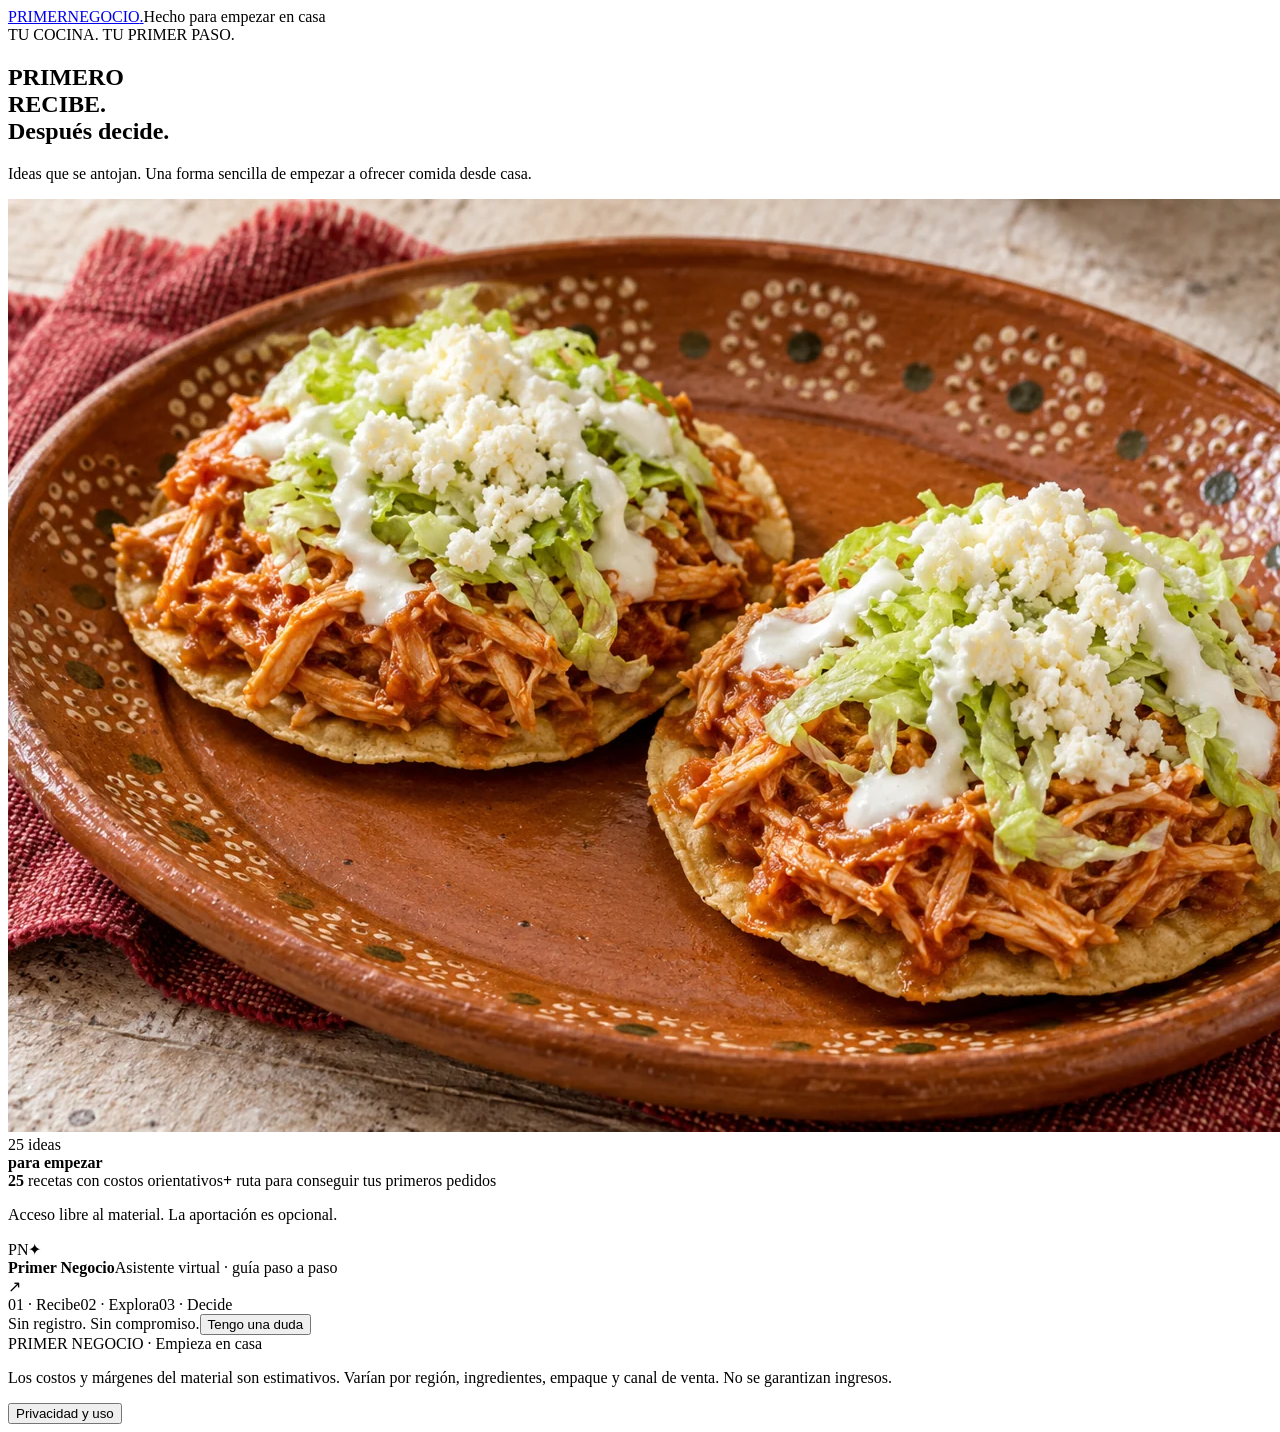
==== recibe/index.html @ 9d02da77 "Add receive-first conversational landing page" ====
<!doctype html>
<html lang="es-MX">
<head>
  <meta charset="utf-8"><meta name="viewport" content="width=device-width,initial-scale=1">
  <title>Primero recibe. Después decide. | Primer Negocio</title>
  <meta name="description" content="Recibe 25 comidas económicas para vender desde casa y una ruta sencilla para ofrecerlas. Explora el material y, si te ayuda, apoya con una aportación voluntaria.">
  <meta name="theme-color" content="#fff9e9"><link rel="icon" href="/assets/favicon.svg">
  <link rel="stylesheet" href="/recibe/recibe.css">
  <script src="/site-config.js" defer></script><script src="/recibe/tracking.js" defer></script>
  <script src="/recibe/recibe.js" defer></script>
</head>
<body>
  <header class="top"><a class="brand" href="/recibe" aria-label="Primer Negocio, inicio">PRIMER<span>NEGOCIO<span class="dot">.</span></span></a><span class="top-note">Hecho para empezar en casa</span><button class="small-button" id="my-material" hidden>Mi material ↗</button></header>
  <main class="layout">
    <section class="story" aria-labelledby="hero-title">
      <span class="label">TU COCINA. TU PRIMER PASO.</span>
      <h1 id="hero-title">PRIMERO<br>RECIBE.<br><span>Después decide.</span></h1>
      <p class="intro">Ideas que se antojan. Una forma sencilla de empezar a ofrecer comida desde casa.</p>
      <div class="food"><img src="/assets/hero-tostadas.webp" alt="Tostadas con pollo, aguacate y queso, listas para servir" fetchpriority="high"><span class="food-tag">25 ideas<br><b>para empezar</b></span></div>
      <div class="included"><span><b>25</b> recetas con costos orientativos</span><span><b>+</b> ruta para conseguir tus primeros pedidos</span></div>
      <p class="promise">Acceso libre al material. La aportación es opcional.</p>
    </section>
    <section class="conversation" aria-label="Recibe tu material paso a paso">
      <div class="chat-top"><div class="avatar" aria-hidden="true">PN<span>✦</span></div><div><b>Primer Negocio</b><span>Asistente virtual · guía paso a paso</span></div><span class="chat-icon" aria-hidden="true">↗</span></div>
      <div class="steps" aria-label="Progreso"><span id="step1" class="active">01 · Recibe</span><span id="step2">02 · Explora</span><span id="step3">03 · Decide</span></div>
      <div class="chat-body" id="chat-body">
        <div id="messages"></div>
        <div id="panel" aria-live="polite"></div>
      </div>
      <div class="chat-bottom"><span>Sin registro. Sin compromiso.</span><button id="help-open" class="text-button" aria-expanded="false" aria-controls="help">Tengo una duda</button></div>
      <div id="help" hidden><details><summary>¿Qué voy a recibir?</summary><p>Un recetario con 25 comidas, ingredientes, preparación, tiempo, porciones y números estimativos. También una ruta de ventas con ejemplos para ofrecer tus platos.</p></details><details><summary>¿Necesito experiencia?</summary><p>Puedes empezar con una sola receta y un lote pequeño por encargo. Revisa tus costos y practica la preparación antes de ofrecerla.</p></details><details><summary>¿Es obligatorio aportar?</summary><p>No. Puedes guardar y usar el material aunque decidas no aportar. No hay una deuda ni un cobro posterior.</p></details><details><summary>¿Cómo lo guardo en mi celular?</summary><p>Toca “Abrir o descargar”. En el visor del archivo, elige descargar o guardar. Puedes volver a esta página para encontrar los enlaces.</p></details><details><summary>¿El pago es una suscripción?</summary><p>No. Es una aportación única. SPEI se paga desde tu banco; OXXO se paga con la referencia generada en una tienda.</p></details></div>
    </section>
  </main>
  <footer><span>PRIMER NEGOCIO · Empieza en casa</span><p>Los costos y márgenes del material son estimativos. Varían por región, ingredientes, empaque y canal de venta. No se garantizan ingresos.</p><button class="text-button" id="privacy-open">Privacidad y uso</button><div id="privacy" hidden><p>Esta página guarda tu avance y las instrucciones de tu aportación en este navegador. Utiliza el Pixel de Meta para medir visitas y acceso al material; puedes bloquearlo desde tu navegador. XPag procesa los pagos y su estado. No pedimos nombre, teléfono ni correo en este flujo. El acceso al material no depende del rastreo ni de una aportación. Los archivos son para uso personal; no está permitida su reventa.</p><button class="text-button" id="clear-local">Borrar mi avance en este dispositivo</button></div></footer>
  <noscript><div class="no-script">Aquí está tu material: <a href="/recibe/material/25-comidas.pdf">Recetario de 25 comidas</a> y <a href="/recibe/material/ruta-de-pedidos.pdf">Ruta de pedidos</a>. Activa JavaScript si deseas usar la guía o realizar una aportación.</div></noscript>
</body></html>
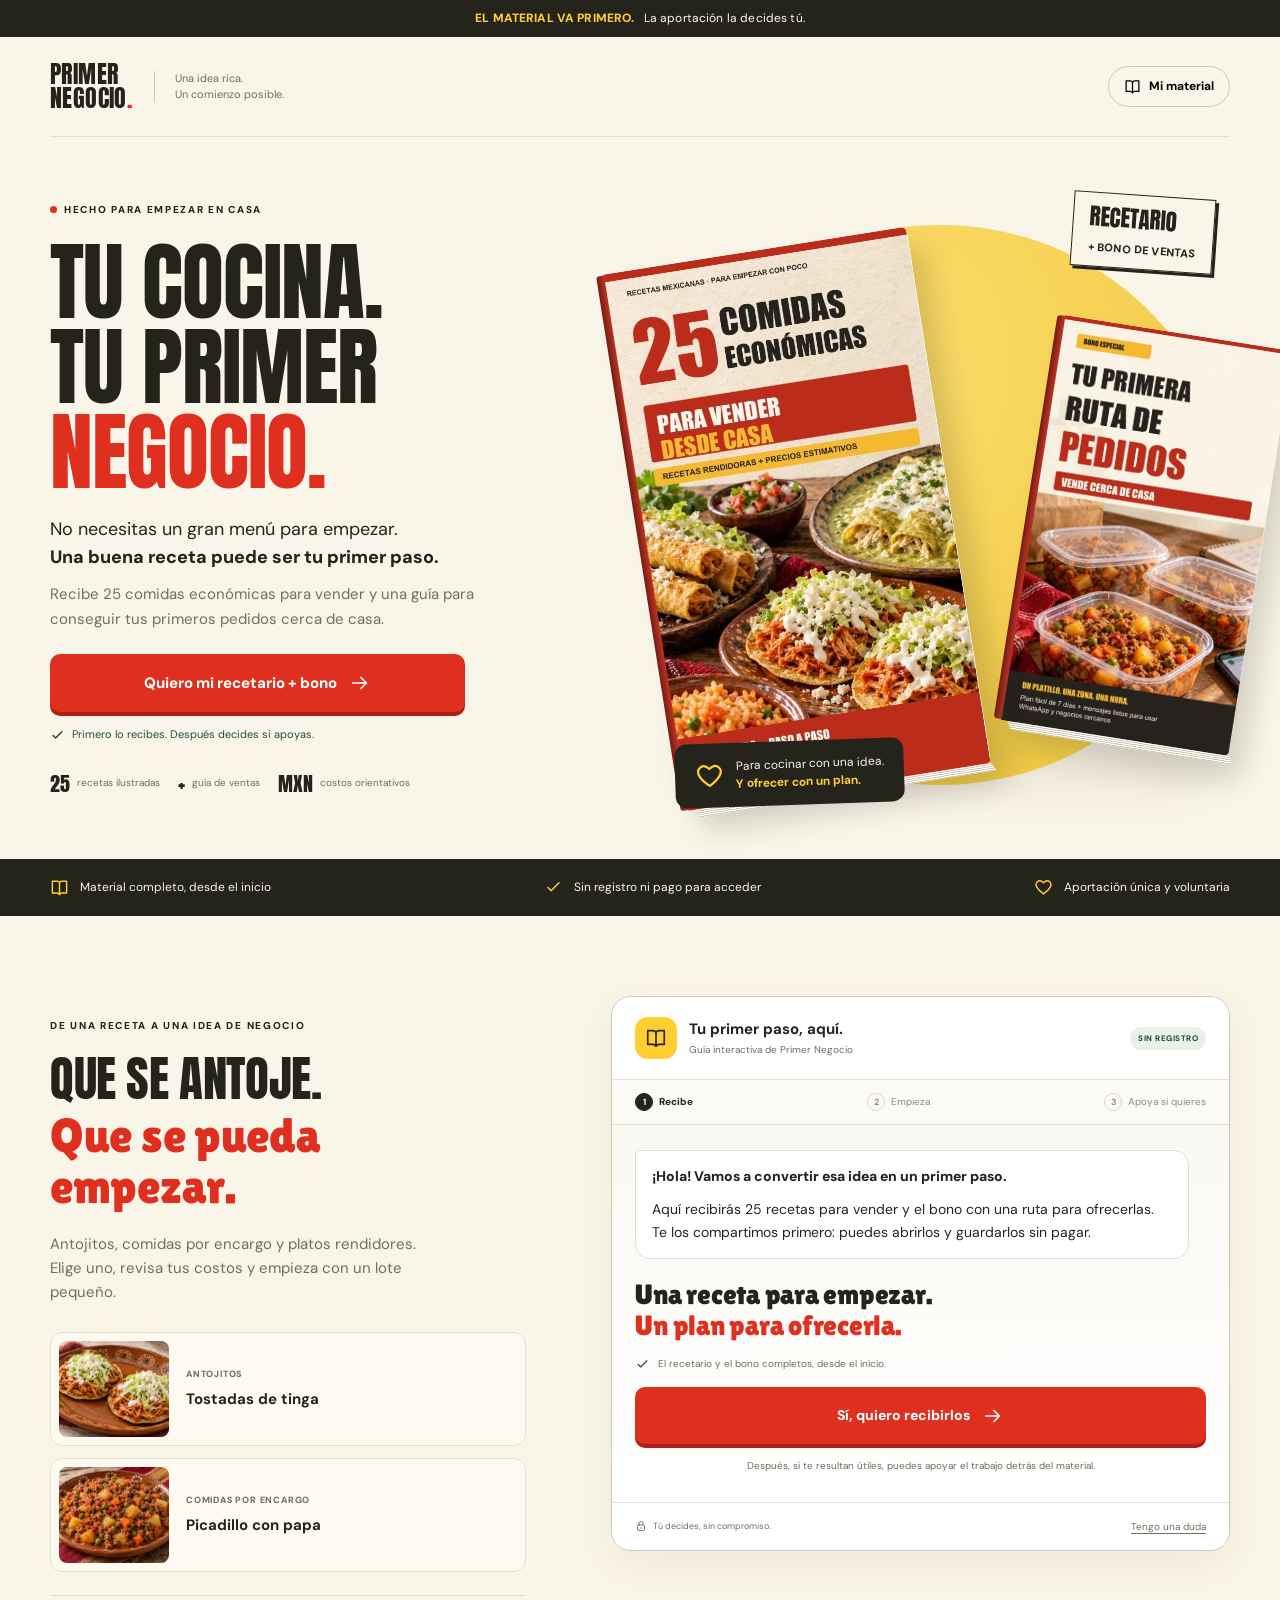
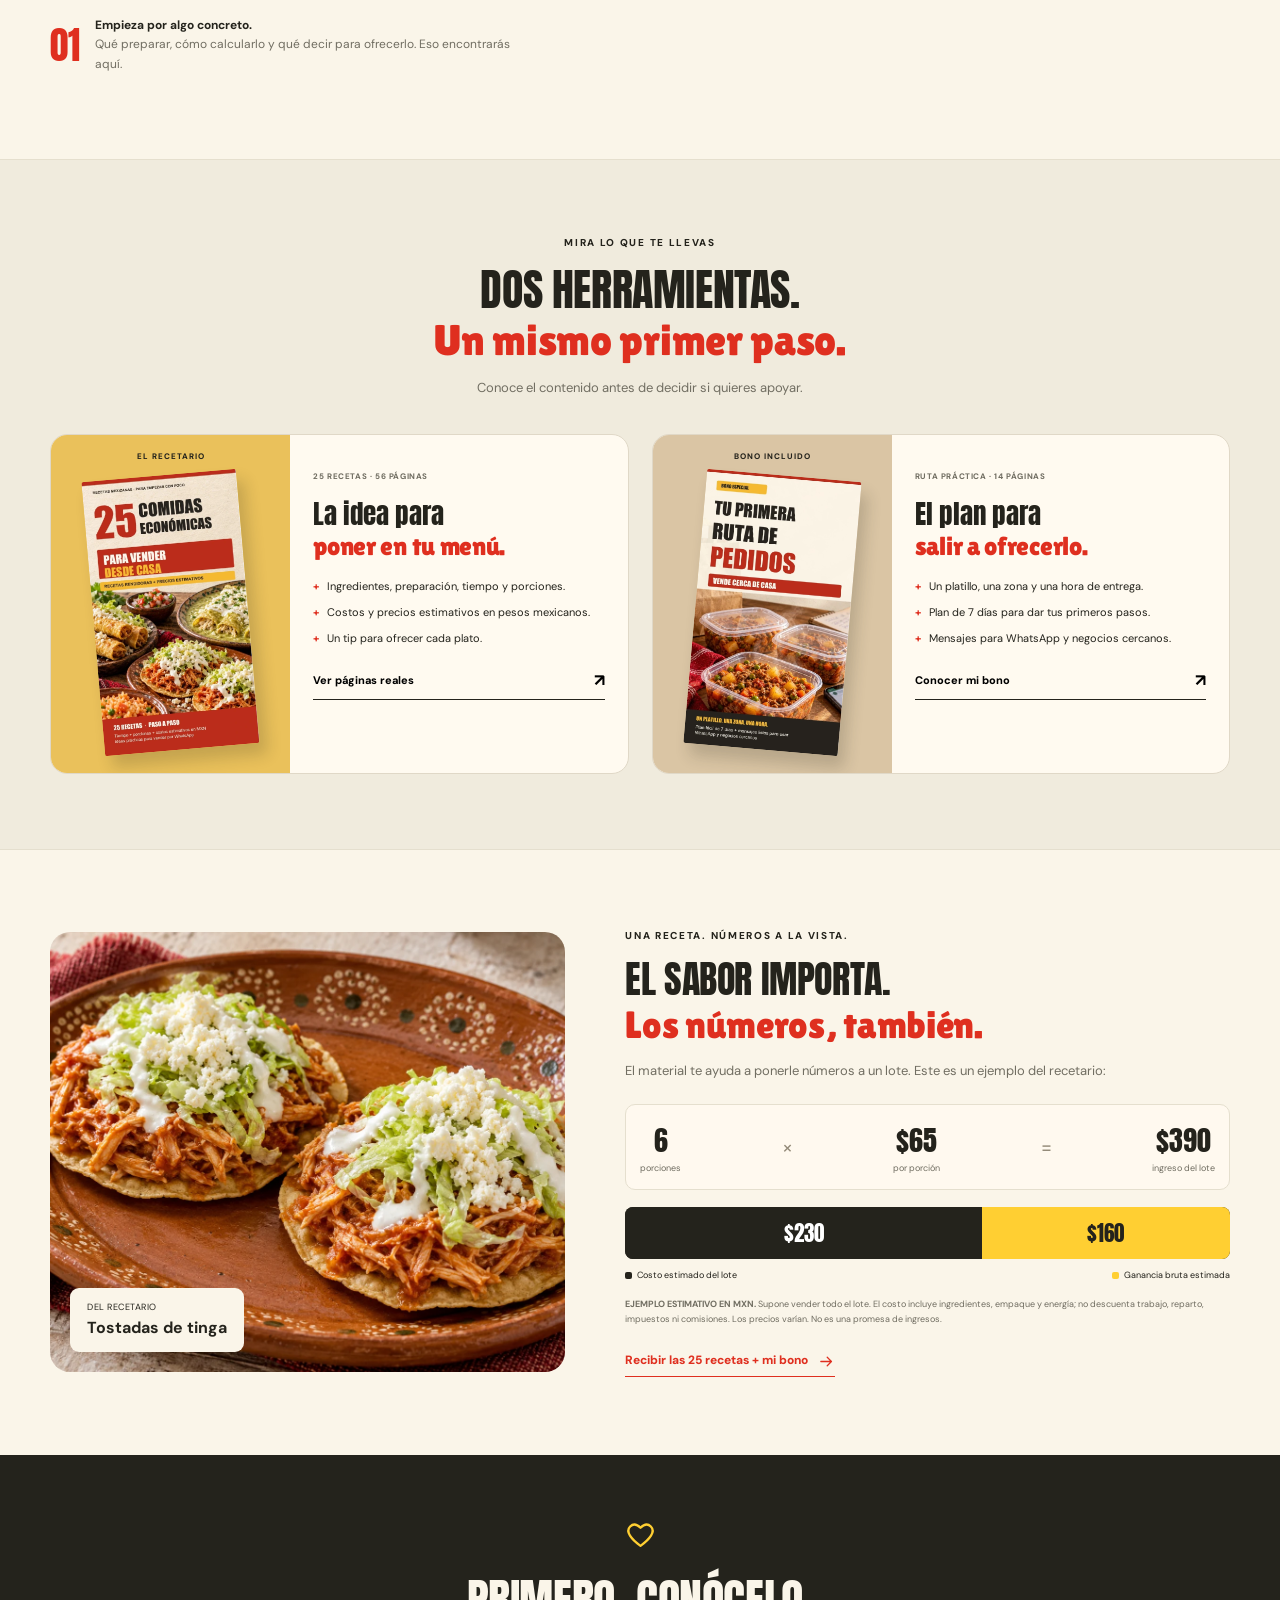
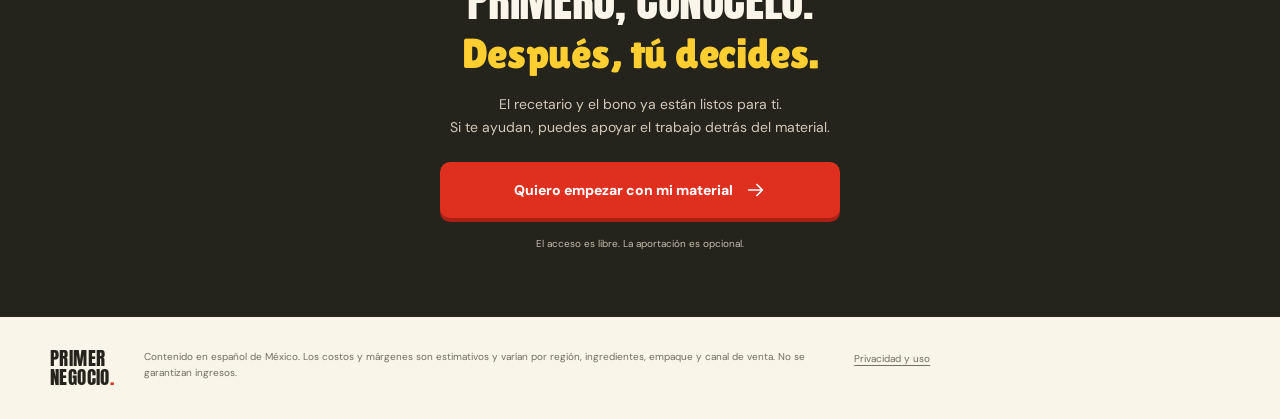
==== commit 72d3b93d: "Redesign receive-first funnel and allow changing pending payment options" ====
--- a/recibe/index.html
+++ b/recibe/index.html
@@ -1,36 +1,34 @@
 <!doctype html>
 <html lang="es-MX">
 <head>
-  <meta charset="utf-8"><meta name="viewport" content="width=device-width,initial-scale=1">
-  <title>Primero recibe. Después decide. | Primer Negocio</title>
-  <meta name="description" content="Recibe 25 comidas económicas para vender desde casa y una ruta sencilla para ofrecerlas. Explora el material y, si te ayuda, apoya con una aportación voluntaria.">
-  <meta name="theme-color" content="#fff9e9"><link rel="icon" href="/assets/favicon.svg">
-  <link rel="stylesheet" href="/recibe/recibe.css">
-  <script src="/site-config.js" defer></script><script src="/recibe/tracking.js" defer></script>
-  <script src="/recibe/recibe.js" defer></script>
-</head>
-<body>
-  <header class="top"><a class="brand" href="/recibe" aria-label="Primer Negocio, inicio">PRIMER<span>NEGOCIO<span class="dot">.</span></span></a><span class="top-note">Hecho para empezar en casa</span><button class="small-button" id="my-material" hidden>Mi material ↗</button></header>
-  <main class="layout">
-    <section class="story" aria-labelledby="hero-title">
-      <span class="label">TU COCINA. TU PRIMER PASO.</span>
-      <h1 id="hero-title">PRIMERO<br>RECIBE.<br><span>Después decide.</span></h1>
-      <p class="intro">Ideas que se antojan. Una forma sencilla de empezar a ofrecer comida desde casa.</p>
-      <div class="food"><img src="/assets/hero-tostadas.webp" alt="Tostadas con pollo, aguacate y queso, listas para servir" fetchpriority="high"><span class="food-tag">25 ideas<br><b>para empezar</b></span></div>
-      <div class="included"><span><b>25</b> recetas con costos orientativos</span><span><b>+</b> ruta para conseguir tus primeros pedidos</span></div>
-      <p class="promise">Acceso libre al material. La aportación es opcional.</p>
-    </section>
-    <section class="conversation" aria-label="Recibe tu material paso a paso">
-      <div class="chat-top"><div class="avatar" aria-hidden="true">PN<span>✦</span></div><div><b>Primer Negocio</b><span>Asistente virtual · guía paso a paso</span></div><span class="chat-icon" aria-hidden="true">↗</span></div>
-      <div class="steps" aria-label="Progreso"><span id="step1" class="active">01 · Recibe</span><span id="step2">02 · Explora</span><span id="step3">03 · Decide</span></div>
-      <div class="chat-body" id="chat-body">
-        <div id="messages"></div>
-        <div id="panel" aria-live="polite"></div>
-      </div>
-      <div class="chat-bottom"><span>Sin registro. Sin compromiso.</span><button id="help-open" class="text-button" aria-expanded="false" aria-controls="help">Tengo una duda</button></div>
-      <div id="help" hidden><details><summary>¿Qué voy a recibir?</summary><p>Un recetario con 25 comidas, ingredientes, preparación, tiempo, porciones y números estimativos. También una ruta de ventas con ejemplos para ofrecer tus platos.</p></details><details><summary>¿Necesito experiencia?</summary><p>Puedes empezar con una sola receta y un lote pequeño por encargo. Revisa tus costos y practica la preparación antes de ofrecerla.</p></details><details><summary>¿Es obligatorio aportar?</summary><p>No. Puedes guardar y usar el material aunque decidas no aportar. No hay una deuda ni un cobro posterior.</p></details><details><summary>¿Cómo lo guardo en mi celular?</summary><p>Toca “Abrir o descargar”. En el visor del archivo, elige descargar o guardar. Puedes volver a esta página para encontrar los enlaces.</p></details><details><summary>¿El pago es una suscripción?</summary><p>No. Es una aportación única. SPEI se paga desde tu banco; OXXO se paga con la referencia generada en una tienda.</p></details></div>
-    </section>
-  </main>
-  <footer><span>PRIMER NEGOCIO · Empieza en casa</span><p>Los costos y márgenes del material son estimativos. Varían por región, ingredientes, empaque y canal de venta. No se garantizan ingresos.</p><button class="text-button" id="privacy-open">Privacidad y uso</button><div id="privacy" hidden><p>Esta página guarda tu avance y las instrucciones de tu aportación en este navegador. Utiliza el Pixel de Meta para medir visitas y acceso al material; puedes bloquearlo desde tu navegador. XPag procesa los pagos y su estado. No pedimos nombre, teléfono ni correo en este flujo. El acceso al material no depende del rastreo ni de una aportación. Los archivos son para uso personal; no está permitida su reventa.</p><button class="text-button" id="clear-local">Borrar mi avance en este dispositivo</button></div></footer>
-  <noscript><div class="no-script">Aquí está tu material: <a href="/recibe/material/25-comidas.pdf">Recetario de 25 comidas</a> y <a href="/recibe/material/ruta-de-pedidos.pdf">Ruta de pedidos</a>. Activa JavaScript si deseas usar la guía o realizar una aportación.</div></noscript>
+<meta charset="utf-8"><meta name="viewport" content="width=device-width,initial-scale=1">
+<title>Tu cocina. Tu primer negocio. | Recibe tu recetario</title>
+<meta name="description" content="Recibe 25 comidas económicas para vender desde casa y el bono Tu primera ruta de pedidos. Primero conoce el material; después, si te ayuda, apoya con una aportación voluntaria.">
+<meta name="theme-color" content="#faf5e9"><link rel="icon" href="/assets/favicon.svg">
+<link rel="preload" href="/assets/fonts/anton.ttf" as="font" type="font/ttf" crossorigin>
+<link rel="stylesheet" href="/recibe/recibe.css?v=20261005b">
+<script src="/site-config.js" defer></script><script src="/recibe/tracking.js" defer></script>
+<script src="/recibe/flow-state.js?v=20261005b" defer></script><script src="/recibe/recibe.js?v=20261005b" defer></script>
+</head><body>
+<svg class="svg-library" aria-hidden="true" xmlns="http://www.w3.org/2000/svg"><symbol id="i-arrow" viewBox="0 0 24 24"><path d="M4 12h15m-6-6 6 6-6 6"/></symbol><symbol id="i-check" viewBox="0 0 24 24"><path d="m5 12 4 4L19 6"/></symbol><symbol id="i-book" viewBox="0 0 24 24"><path d="M3 4h6a4 4 0 0 1 3 2 4 4 0 0 1 3-2h6v15h-6a4 4 0 0 0-3 2 4 4 0 0 0-3-2H3zm9 2v15"/></symbol><symbol id="i-heart" viewBox="0 0 24 24"><path d="M20 5c-3-3-6-1-8 1-2-2-5-4-8-1-4 4 1 10 8 15 7-5 12-11 8-15Z"/></symbol><symbol id="i-lock" viewBox="0 0 24 24"><rect x="5" y="10" width="14" height="11" rx="3"/><path d="M8 10V7a4 4 0 0 1 8 0v3m-4 5v2"/></symbol></svg>
+<div class="announcement"><span>EL MATERIAL VA PRIMERO.</span> La aportación la decides tú.</div>
+<header class="top"><a class="brand" href="/recibe" aria-label="Primer Negocio, inicio">PRIMER<span>NEGOCIO<span class="dot">.</span></span></a><span class="top-note">Una idea rica.<br>Un comienzo posible.</span><button class="nav-material" id="my-material"><svg><use href="#i-book"/></svg> Mi material</button></header>
+<main>
+<section class="hero wrap" aria-labelledby="hero-title">
+<div class="hero-copy"><span class="eyebrow"><span></span> HECHO PARA EMPEZAR EN CASA</span><h1 id="hero-title">TU COCINA.<br>TU PRIMER<br><em>NEGOCIO.</em></h1><p class="hero-lead">No necesitas un gran menú para empezar.<br><strong>Una buena receta puede ser tu primer paso.</strong></p><p class="hero-description">Recibe 25 comidas económicas para vender y una guía para conseguir tus primeros pedidos cerca de casa.</p><button class="primary hero-cta" data-start>Quiero mi recetario + bono <svg><use href="#i-arrow"/></svg></button><div class="hero-assurance"><svg><use href="#i-check"/></svg> Primero lo recibes. Después decides si apoyas.</div><div class="hero-proof"><span><b>25</b> recetas ilustradas</span><span><b>+</b> guía de ventas</span><span><b>MXN</b> costos orientativos</span></div></div>
+<div class="bundle-showcase" aria-label="Recetario y bono incluidos"><div class="bundle-disk"></div><div class="bundle-note">RECETARIO<br><span>+ BONO DE VENTAS</span></div><div class="book book-main"><img src="/assets/recetario-cover.webp" width="508" height="900" alt="Portada real: 25 comidas económicas para vender desde casa" fetchpriority="high"></div><div class="book book-bonus"><img src="/assets/bonus-cover.webp" width="564" height="1000" alt="Portada real del bono Tu primera ruta de pedidos" fetchpriority="high"></div><div class="bundle-caption"><svg><use href="#i-heart"/></svg><span>Para cocinar con una idea.<br><strong>Y ofrecer con un plan.</strong></span></div></div>
+</section>
+<div class="trust-strip"><div class="wrap"><span><svg><use href="#i-book"/></svg> Material completo, desde el inicio</span><span><svg><use href="#i-check"/></svg> Sin registro ni pago para acceder</span><span><svg><use href="#i-heart"/></svg> Aportación única y voluntaria</span></div></div>
+<section class="funnel-section wrap" id="recibir" aria-labelledby="funnel-title">
+<div class="funnel-intro"><span class="eyebrow">DE UNA RECETA A UNA IDEA DE NEGOCIO</span><h2 id="funnel-title">QUE SE ANTOJE.<br><em>Que se pueda<br>empezar.</em></h2><p>Antojitos, comidas por encargo y platos rendidores. Elige uno, revisa tus costos y empieza con un lote pequeño.</p><div class="dish-stack"><div class="dish-card"><img src="/assets/tostadas.webp" alt="Tostadas de tinga con lechuga, crema y queso" loading="lazy"><div><span>ANTOJITOS</span><b>Tostadas de tinga</b></div></div><div class="dish-card"><img src="/assets/picadillo.webp" alt="Picadillo con papa y verduras" loading="lazy"><div><span>COMIDAS POR ENCARGO</span><b>Picadillo con papa</b></div></div></div><div class="guide-note"><span class="note-number">01</span><p><b>Empieza por algo concreto.</b><br>Qué preparar, cómo calcularlo y qué decir para ofrecerlo. Eso encontrarás aquí.</p></div></div>
+<section class="conversation" aria-label="Recibe tu material paso a paso"><div class="chat-top"><div class="avatar" aria-hidden="true"><svg><use href="#i-book"/></svg></div><div><b>Tu primer paso, aquí.</b><span>Guía interactiva de Primer Negocio</span></div><span class="chat-badge">SIN REGISTRO</span></div><div class="steps" aria-label="Progreso"><span id="step1" class="active"><b>1</b> Recibe</span><span id="step2"><b>2</b> Empieza</span><span id="step3"><b>3</b> Apoya si quieres</span></div><div class="chat-body" id="chat-body"><div id="messages"></div><div id="panel" aria-live="polite" aria-busy="false"></div></div><div class="chat-bottom"><span><svg><use href="#i-lock"/></svg> Tú decides, sin compromiso.</span><button id="help-open" class="text-button" aria-expanded="false" aria-controls="help">Tengo una duda</button></div><div id="help" hidden><details><summary>¿Qué recibo?</summary><p>El recetario completo con 25 comidas, ingredientes, preparación, tiempo, porciones y números estimativos. También el bono Tu primera ruta de pedidos, con un plan y mensajes para ofrecer.</p></details><details><summary>¿Tengo que aportar para usarlo?</summary><p>No. La aportación es voluntaria y única. Puedes guardar y utilizar el mismo material aunque no aportes. No hay deuda, suscripción ni cobro posterior.</p></details><details><summary>¿Cómo guardo el material?</summary><p>Toca “Abrir mi recetario” o “Abrir mi bono”. En el visor, elige descargar o guardar. Los enlaces seguirán disponibles en “Mi material”.</p></details><details><summary>¿Puedo cambiar el monto o el método?</summary><p>Sí. Toca “Cambiar monto o método”. Si vuelves a una elección con referencia vigente, reutilizamos esa referencia. Una referencia anterior sigue pendiente en XPag; si ya pagaste, no pagues otra vez.</p></details><details><summary>¿Por qué SPEI muestra otro beneficiario?</summary><p>Las instrucciones se generan con XPag, que puede mostrar el nombre de su procesador. Usa los datos exactos de la CLABE, banco y beneficiario que devuelve XPag. Esta página no modifica esos datos.</p></details><details><summary>¿Estoy hablando con una persona?</summary><p>Esta es una guía interactiva con respuestas por botones. No es una persona en línea. Te acompaña para recibir el material y elegir el siguiente paso.</p></details></div></section>
+</section>
+<section class="inside-section" aria-labelledby="inside-title"><div class="wrap"><div class="section-heading"><span class="eyebrow">MIRA LO QUE TE LLEVAS</span><h2 id="inside-title">DOS HERRAMIENTAS.<br><em>Un mismo primer paso.</em></h2><p>Conoce el contenido antes de decidir si quieres apoyar.</p></div><div class="product-grid"><article class="product-card"><div class="product-image"><span class="product-label">EL RECETARIO</span><img src="/assets/recetario-cover.webp" alt="Recetario de 25 comidas económicas" loading="lazy"></div><div class="product-copy"><span class="mini-label">25 RECETAS · 56 PÁGINAS</span><h3>La idea para<br><em>poner en tu menú.</em></h3><ul><li>Ingredientes, preparación, tiempo y porciones.</li><li>Costos y precios estimativos en pesos mexicanos.</li><li>Un tip para ofrecer cada plato.</li></ul><button class="preview-button" data-preview="recetario">Ver páginas reales <span>↗</span></button></div></article><article class="product-card bonus-product"><div class="product-image"><span class="product-label">BONO INCLUIDO</span><img src="/assets/bonus-cover.webp" alt="Bono Tu primera ruta de pedidos" loading="lazy"></div><div class="product-copy"><span class="mini-label">RUTA PRÁCTICA · 14 PÁGINAS</span><h3>El plan para<br><em>salir a ofrecerlo.</em></h3><ul><li>Un platillo, una zona y una hora de entrega.</li><li>Plan de 7 días para dar tus primeros pasos.</li><li>Mensajes para WhatsApp y negocios cercanos.</li></ul><button class="preview-button" data-preview="bono">Conocer mi bono <span>↗</span></button></div></article></div></div></section>
+<section class="example-section wrap" aria-labelledby="example-title"><div class="example-photo"><img src="/assets/hero-tostadas.webp" alt="Un lote de tostadas de tinga servido con guarniciones" loading="lazy"><span>DEL RECETARIO<br><b>Tostadas de tinga</b></span></div><div class="example-copy"><span class="eyebrow">UNA RECETA. NÚMEROS A LA VISTA.</span><h2 id="example-title">EL SABOR IMPORTA.<br><em>Los números, también.</em></h2><p>El material te ayuda a ponerle números a un lote. Este es un ejemplo del recetario:</p><div class="example-formula"><span><b>6</b> porciones</span><i>×</i><span><b>$65</b> por porción</span><i>=</i><span><b>$390</b> ingreso del lote</span></div><div class="earnings-bar" aria-label="Ejemplo estimativo: ingreso 390 pesos, costo de producción 230 pesos y ganancia bruta 160 pesos"><span class="cost-bar">$230</span><span class="gross-bar">$160</span></div><div class="earnings-legend"><span><i></i> Costo estimado del lote</span><span><i></i> Ganancia bruta estimada</span></div><p class="estimate-note"><b>EJEMPLO ESTIMATIVO EN MXN.</b> Supone vender todo el lote. El costo incluye ingredientes, empaque y energía; no descuenta trabajo, reparto, impuestos ni comisiones. Los precios varían. No es una promesa de ingresos.</p><button class="inline-cta" data-start>Recibir las 25 recetas + mi bono <svg><use href="#i-arrow"/></svg></button></div></section>
+<section class="closing"><div class="wrap"><svg><use href="#i-heart"/></svg><h2>PRIMERO, CONÓCELO.<br><em>Después, tú decides.</em></h2><p>El recetario y el bono ya están listos para ti.<br>Si te ayudan, puedes apoyar el trabajo detrás del material.</p><button class="primary" data-start>Quiero empezar con mi material <svg><use href="#i-arrow"/></svg></button><span>El acceso es libre. La aportación es opcional.</span></div></section>
+</main>
+<footer class="wrap"><a class="brand" href="/recibe">PRIMER<span>NEGOCIO<span class="dot">.</span></span></a><p>Contenido en español de México. Los costos y márgenes son estimativos y varían por región, ingredientes, empaque y canal de venta. No se garantizan ingresos.</p><button class="text-button" id="privacy-open" aria-expanded="false">Privacidad y uso</button><div id="privacy" hidden><p>Esta página guarda tu avance y las referencias de tu aportación en este navegador. Utiliza el Pixel de Meta para medir visitas y acceso al material; puedes bloquearlo desde tu navegador. XPag procesa los pagos y confirma su estado. No pedimos nombre, teléfono ni correo en este flujo. El acceso al material no depende del rastreo ni de una aportación. Los archivos son para uso personal; no está permitida su reventa.</p><button class="text-button" id="clear-local">Borrar mi avance en este dispositivo</button></div></footer>
+<div class="mobile-receive" id="mobile-receive-bar"><button class="primary" id="mobile-receive">Recibir recetario + bono <svg><use href="#i-arrow"/></svg></button></div>
+<dialog id="preview-dialog" class="preview-dialog" aria-labelledby="preview-title"><div class="preview-header"><h2 id="preview-title">Dentro del recetario</h2><button id="preview-close" aria-label="Cerrar vista previa">×</button></div><div id="preview-content"></div><button class="primary" id="preview-receive">Quiero recibir mi material <svg><use href="#i-arrow"/></svg></button></dialog>
+<noscript><div class="no-script">Tu material está disponible: <a href="/recibe/material/25-comidas.pdf">Recetario de 25 comidas</a> y <a href="/recibe/material/ruta-de-pedidos.pdf">Ruta de pedidos</a>. Activa JavaScript para utilizar la guía y las aportaciones.</div></noscript>
 </body></html>
--- a/recibe/recibe.css
+++ b/recibe/recibe.css
@@ -0,0 +1,6 @@
+@font-face{font-family:Anton;src:url('/assets/fonts/anton.ttf');font-display:swap}@font-face{font-family:Lilita;src:url('/assets/fonts/lilita.ttf');font-display:swap}@font-face{font-family:DM;src:url('/assets/fonts/dm-400.ttf');font-display:swap}@font-face{font-family:DM;src:url('/assets/fonts/dm-700.ttf');font-weight:700;font-display:swap}@font-face{font-family:DM;src:url('/assets/fonts/dm-800.ttf');font-weight:800;font-display:swap}
+:root{--paper:#faf5e9;--ink:#24231c;--red:#df2f1f;--yellow:#ffcf32;--muted:#716e62;--line:#e5dfce;--green:#214e41}*{box-sizing:border-box}html{scroll-behavior:smooth}body{margin:0;background:var(--paper);color:var(--ink);font:16px/1.6 DM,Arial,sans-serif}button,a,summary{touch-action:manipulation;-webkit-tap-highlight-color:transparent}button{font:inherit;cursor:pointer}button:disabled{cursor:progress;opacity:.55}button:focus-visible,a:focus-visible,summary:focus-visible{outline:3px solid #1451bf;outline-offset:4px}[hidden]{display:none!important}a{color:inherit}svg{width:22px;height:22px;fill:none;stroke:currentColor;stroke-width:1.8;stroke-linecap:round;stroke-linejoin:round;flex-shrink:0}.svg-library{position:absolute;width:0;height:0;overflow:hidden}.wrap{width:min(1180px,calc(100% - 64px));margin:auto}.announcement{background:var(--ink);color:#fff9e9;text-align:center;padding:9px 16px;font-size:12px;letter-spacing:.15px}.announcement>span{font-weight:800;color:var(--yellow);margin-right:6px}.top{width:min(1180px,calc(100% - 64px));margin:auto;padding:26px 0;display:flex;align-items:center;gap:22px;border-bottom:1px solid var(--line)}.brand{font:24px/.98 Anton;letter-spacing:.4px;text-decoration:none}.brand>span{display:block}.dot{color:var(--red)}.top-note{font-size:11px;line-height:1.4;color:var(--muted);border-left:1px solid #cfc7b6;padding-left:20px}.nav-material{margin-left:auto;background:transparent;border:1px solid #cfc7b6;border-radius:40px;padding:10px 15px;display:flex;align-items:center;gap:8px;font-size:12px;font-weight:700}.nav-material svg{width:17px;height:17px}.hero{display:grid;grid-template-columns:1fr 1.04fr;align-items:center;gap:45px;padding:58px 0 54px}.eyebrow{display:flex;align-items:center;gap:7px;font-size:10px;font-weight:800;letter-spacing:1.7px;line-height:1.5}.eyebrow>span{width:7px;height:7px;border-radius:50%;background:var(--red)}h1{font:86px/.99 Anton;letter-spacing:-1px;margin:22px 0}h1 em{font-style:normal;color:var(--red)}h2{font:43px/1.06 Anton;letter-spacing:-.4px;margin:16px 0}h2 em,h3 em{font:43px/1.05 Lilita;display:inline-block;color:var(--red);letter-spacing:-.3px;font-style:normal}.hero-lead{font-size:18px;line-height:1.55;margin:0 0 10px}.hero-lead strong{font-weight:800}.hero-description{font-size:15px;color:var(--muted);max-width:425px;line-height:1.65;margin:0 0 23px}.primary{border:0;background:var(--red);color:white;display:flex;align-items:center;justify-content:center;gap:12px;padding:17px 20px;border-radius:10px;width:100%;font-size:14px;font-weight:800;text-decoration:none;box-shadow:0 4px 0 #ac2116;transition:background .15s,transform .15s}.primary:hover{background:#c92a1b;transform:translateY(-1px)}.hero-cta{max-width:415px;font-size:15px}.hero-assurance{display:flex;align-items:center;gap:7px;font-size:11px;margin-top:14px;color:var(--green)}.hero-assurance svg{width:15px;height:15px;stroke-width:2.5}.hero-proof{display:flex;gap:18px;align-items:center;flex-wrap:wrap;font-size:10px;margin-top:24px;color:var(--muted)}.hero-proof>span{display:flex;align-items:center;gap:7px}.hero-proof b{font:20px Anton;color:var(--ink)}.bundle-showcase{position:relative;min-width:0;height:610px;isolation:isolate}.bundle-disk{position:absolute;width:100%;aspect-ratio:1;max-height:560px;left:0;top:30px;background:radial-gradient(circle at 35% 25%,#ffdf70,#f1cc47 70%);border-radius:50%}.bundle-showcase:after{content:'';position:absolute;left:7%;right:5%;bottom:25px;height:35px;background:#867754;filter:blur(24px);opacity:.18;z-index:-1}.book{position:absolute;box-shadow:14px 22px 30px #24231c30;border-radius:3px 8px 8px 3px;background:white;transform-origin:center bottom}.book:before{content:'';position:absolute;left:-7px;top:1px;bottom:1px;width:8px;background:linear-gradient(90deg,#711d15,#c03322);border-radius:3px 0 0 3px}.book:after{content:'';position:absolute;left:7px;right:0;bottom:-8px;height:8px;background:repeating-linear-gradient(#fff 0 1px,#d3cbb7 1px 2px);transform:skewX(28deg);transform-origin:top;z-index:-1}.book img{width:100%;height:auto;display:block;border-radius:2px 6px 5px 2px}.book-main{width:53%;left:6%;top:49px;transform:rotate(-9deg);z-index:2}.book-bonus{width:40%;right:0;top:133px;transform:rotate(9deg);z-index:1}.bundle-note{position:absolute;right:16px;top:0;border:1px solid var(--ink);background:var(--paper);padding:11px 16px;transform:rotate(4deg);font:23px/1.1 Anton;z-index:4;box-shadow:3px 3px 0 var(--ink)}.bundle-note span{font:11px DM;font-weight:800;letter-spacing:.2px}.bundle-caption{position:absolute;left:4%;bottom:0;background:var(--ink);color:var(--paper);padding:14px 20px;display:flex;align-items:center;gap:12px;border-radius:12px;font-size:12px;line-height:1.5;z-index:5;transform:rotate(-2deg)}.bundle-caption svg{color:var(--yellow);width:29px;height:29px}.bundle-caption strong{color:var(--yellow)}.trust-strip{background:var(--ink);color:var(--paper)}.trust-strip>.wrap{display:flex;justify-content:space-between;gap:20px;padding:19px 0}.trust-strip span{display:flex;align-items:center;gap:11px;font-size:12px}.trust-strip svg{color:var(--yellow);width:19px;height:19px}.funnel-section{display:grid;grid-template-columns:.87fr 1.13fr;gap:85px;padding:80px 0 85px;align-items:start;scroll-margin-top:20px}.funnel-intro{padding-top:22px}.funnel-intro h2{font-size:49px;margin:20px 0}.funnel-intro h2 em{font-size:48px;margin-top:6px}.funnel-intro>p{font-size:15px;max-width:390px;color:var(--muted);margin:0 0 28px}.dish-stack{display:grid;gap:12px}.dish-card{display:flex;align-items:center;gap:17px;background:#fffaf1;border:1px solid var(--line);border-radius:12px;padding:8px}.dish-card img{width:110px;height:96px;object-fit:cover;border-radius:8px}.dish-card span{display:block;font-size:9px;font-weight:800;letter-spacing:.8px;color:var(--muted);margin-bottom:5px}.dish-card b{font-size:15px}.guide-note{display:flex;align-items:center;gap:15px;margin-top:23px;padding-top:20px;border-top:1px solid var(--line)}.note-number{font:37px Anton;color:var(--red)}.guide-note p{font-size:12px;line-height:1.6;margin:0;color:var(--muted)}.guide-note b{color:var(--ink)}.conversation{border:1px solid #cfc8b8;border-radius:20px;background:#fff;box-shadow:0 12px 38px #50492912;overflow:hidden;scroll-margin-top:20px}.chat-top{padding:20px 23px;display:flex;align-items:center;gap:12px;border-bottom:1px solid var(--line);background:#fff}.avatar{width:42px;height:42px;border-radius:13px;background:var(--yellow);display:grid;place-items:center;color:var(--ink);flex-shrink:0}.chat-top b{display:block;font-size:15px;line-height:1.35}.chat-top div>span{display:block;font-size:10px;color:var(--muted);margin-top:3px}.chat-badge{margin-left:auto;color:var(--green);font-size:8px;font-weight:800;letter-spacing:.5px;background:#eaf1e9;border-radius:20px;padding:5px 8px;white-space:nowrap}.steps{display:flex;gap:15px;justify-content:space-between;padding:13px 23px;border-bottom:1px solid var(--line);font-size:10px;color:#918d81;background:#fcfaf4}.steps span{display:flex;gap:6px;align-items:center}.steps b{font-size:9px;border:1px solid #dfd8ca;width:18px;height:18px;border-radius:50%;display:grid;place-items:center}.steps .active{color:var(--ink);font-weight:800}.steps .active b{background:var(--ink);border-color:var(--ink);color:white}.chat-body{padding:25px 23px 28px;background:linear-gradient(#faf8f2,#fff);min-height:350px}.bubble{padding:14px 16px;border:1px solid #e4dfd3;background:#fff;border-radius:3px 15px 15px 15px;margin-bottom:12px;font-size:14px;line-height:1.65;max-width:97%}.bubble p{margin:0}.bubble p+p{margin-top:9px}.bubble.user{width:fit-content;margin-left:auto;border:0;background:#edeadf;border-radius:15px 3px 15px 15px;font-size:12px;padding:8px 13px;max-width:90%}.bubble strong{font-weight:800}.callout{font:28px/1.12 Lilita;margin:20px 0 8px;letter-spacing:-.25px}.red{color:var(--red)}.subline{font-size:12px;color:var(--muted);margin:0 0 17px}.fine{font-size:10px;line-height:1.6;color:var(--muted);margin:14px 0 0;text-align:center}.text-button{font:12px DM;padding:3px 0;background:none;color:var(--muted);border:0;text-decoration:underline;text-underline-offset:3px}.later{display:block;margin:18px auto 0}.secondary{display:flex;align-items:center;justify-content:center;gap:8px;background:white;border:1px solid #d8d0bf;border-radius:9px;width:100%;padding:12px 14px;font-size:12px;font-weight:700;margin-top:12px;text-decoration:none}.secondary:hover{border-color:var(--ink);background:#fcfaf2}.intent-options{display:grid;gap:9px;margin:16px 0}.intent-option{display:flex;align-items:center;justify-content:space-between;gap:10px;text-align:left;padding:14px 15px;background:white;border:1px solid var(--line);border-radius:10px;font-size:13px;font-weight:700}.intent-option:hover{background:#fff7d9;border-color:#c5a83b}.intent-option span{font-size:18px;color:var(--red)}.welcome-includes{display:flex;gap:8px;align-items:center;font-size:10px;margin:15px 0;color:var(--muted)}.welcome-includes svg{width:15px;height:15px;color:var(--green)}.stamp,.mini-label{font-size:9px;font-weight:800;letter-spacing:1px;line-height:1.4}.stamp{display:inline-flex;align-items:center;gap:5px;color:var(--green);background:#edf4e9;padding:6px 9px;border-radius:6px;margin:5px 0 13px}.stamp svg{width:13px;height:13px}.material-card{border:1px solid var(--line);border-radius:11px;background:white;display:flex;align-items:center;gap:15px;padding:13px;margin-bottom:12px}.cover{width:67px;height:118px;object-fit:cover;border-radius:3px;box-shadow:4px 6px 9px #3a2c251c;flex-shrink:0}.material-text h3{font:20px/1.1 Lilita;margin:3px 0 6px}.material-text p{font-size:10px;margin:0 0 10px;color:var(--muted)}.material-text .mini-label{font-size:8px;letter-spacing:.6px;color:var(--red)}.file-link{display:inline-flex;align-items:center;gap:7px;background:var(--ink);color:white;padding:8px 11px;border-radius:6px;text-decoration:none;font-size:11px;font-weight:800}.file-link svg{height:14px;width:14px}.access-links{margin-bottom:18px}.start-plan{background:white;border:1px solid var(--line);border-radius:12px;padding:15px 17px;margin:14px 0}.start-plan ol{list-style:none;margin:0;padding:0;counter-reset:plan}.start-plan li{counter-increment:plan;font-size:12px;display:flex;align-items:flex-start;gap:11px;padding:10px 0;border-bottom:1px solid var(--line)}.start-plan li:last-child{border:0}.start-plan li:before{content:counter(plan);height:22px;min-width:22px;display:grid;place-items:center;border-radius:6px;background:var(--yellow);font-weight:800}.start-plan b{display:block}.message-example{margin:15px 0 20px;border:1px solid #d8dfd6;background:#f0f4eb;border-radius:10px;padding:16px}.message-example>span{font-size:9px;letter-spacing:.9px;font-weight:800;color:var(--green)}.message-example p{font-size:12px;margin:9px 0 13px;line-height:1.6}.copy{padding:8px 12px;border:1px solid #ccc4b3;border-radius:6px;background:white;font-size:11px;font-weight:700}.copy:hover{background:var(--yellow)}.copy-status{display:block;font-size:10px;margin-top:7px;color:var(--green)}.give-note{display:flex;gap:10px;align-items:flex-start;background:#fff6d6;border:1px solid #f0dc99;border-radius:9px;padding:13px 15px;margin:16px 0;font-size:12px;line-height:1.65}.give-note svg{color:var(--red);width:18px;height:18px;margin-top:3px}.give-note p{margin:0}.amounts{display:grid;grid-template-columns:repeat(3,1fr);gap:9px;margin:15px 0 20px}.amount{background:white;border:1.5px solid var(--line);border-radius:10px;padding:13px 3px;color:var(--ink)}.amount b{display:block;font:31px Anton}.amount span{display:block;font-size:9px;color:var(--muted);margin-top:4px}.amount[aria-pressed=true]{border-color:var(--ink);background:var(--yellow);box-shadow:0 3px 0 var(--ink)}.pay-label{font-size:12px;font-weight:800;margin:0 0 10px}.methods{display:grid;grid-template-columns:1fr 1fr;gap:10px}.method{display:flex;flex-direction:column;align-items:flex-start;gap:5px;background:white;border:1px solid #cfc8b8;border-radius:10px;padding:16px 13px;text-align:left;color:var(--ink)}.method:hover{border-color:var(--green);background:#f7faf4}.method b{font-size:24px;line-height:1.2}.method.spei b{color:#273576;letter-spacing:-1px}.method.oxxo b{color:#fff;background:#da2623;border:1px solid #d8b953;border-radius:3px;letter-spacing:-.8px;font-size:22px;padding:1px 5px}.method>span{font-size:11px}.method em{font-size:10px;font-style:normal;color:var(--green);margin-top:5px;font-weight:700}.method small{font-size:8px;color:var(--muted)}.provider{display:flex;gap:5px;align-items:center;justify-content:center;margin:15px 0 0;font-size:10px;color:var(--muted)}.provider svg{width:12px;height:12px}.info,.error{padding:12px 14px;border-radius:8px;margin:14px 0;font-size:12px;line-height:1.6}.info{background:#fff7d9;border:1px solid #ebdc9e}.error{background:#fff0e9;border:1px solid #eac2b0}.history{margin:17px 0 0;border-top:1px solid var(--line);padding-top:12px}.history summary{font-size:11px;font-weight:700;cursor:pointer}.history-item{display:flex;gap:10px;align-items:center;padding:12px 0;border-bottom:1px solid var(--line)}.history-item>span{flex:1;font-size:12px;font-weight:700}.history-item small{display:block;font-size:9px;font-weight:400;color:var(--muted)}.history-item button{font-size:10px;padding:6px 10px;background:white;border:1px solid var(--line);border-radius:5px}.payment-details{padding:19px;background:white;border:1px solid var(--line);border-radius:12px;margin:14px 0 18px}.payment-title{display:flex;align-items:center;justify-content:space-between;gap:10px}.payment-title b{font:29px Anton}.status{padding:4px 9px;background:#fff1bb;border-radius:20px;font-size:9px;color:#74601b}.status.confirmed{background:#e1f2e6;color:var(--green)}.detail{margin-top:18px}.detail>span{display:block;font-size:9px;color:var(--muted);letter-spacing:.5px;text-transform:uppercase}.detail strong{display:block;font-size:13px;overflow-wrap:anywhere;margin:3px 0}.code{font-size:20px!important;letter-spacing:.8px;padding:5px 0}.detail .copy{margin-top:3px}.barcode{display:block;max-width:100%;max-height:160px;object-fit:contain;margin:17px auto}.expires{font-size:10px;color:var(--muted);margin:17px 0 0}.paid-mark{width:56px;height:56px;display:grid;place-items:center;background:#e8f2e7;border-radius:50%;color:var(--green);margin:16px auto}.paid-mark svg{width:29px;height:29px}.chat-bottom{padding:14px 23px;border-top:1px solid var(--line);display:flex;align-items:center;justify-content:space-between;gap:12px;background:#fff;font-size:9px;color:var(--muted)}.chat-bottom>span{display:flex;align-items:center;gap:6px}.chat-bottom svg{width:12px;height:12px}.chat-bottom button{font-size:10px}#help{padding:8px 23px 18px;border-top:1px solid var(--line);background:#fcfaf5}#help details{padding:12px 0;border-bottom:1px solid var(--line)}#help summary{cursor:pointer;font-size:12px;font-weight:700}#help p{font-size:12px;color:var(--muted);margin:9px 0}.inside-section{background:#f0ebdd;border-top:1px solid var(--line);border-bottom:1px solid var(--line);padding:75px 0}.section-heading{text-align:center;margin-bottom:35px}.section-heading .eyebrow{justify-content:center}.section-heading h2{font-size:44px}.section-heading h2 em{font-size:43px;margin-top:5px}.section-heading>p{font-size:13px;color:var(--muted);margin:15px 0 0}.product-grid{display:grid;grid-template-columns:1fr 1fr;gap:23px}.product-card{display:grid;grid-template-columns:.83fr 1.17fr;background:#fffaf0;border:1px solid #e0d8c7;border-radius:17px;overflow:hidden}.product-image{background:#eac15b;padding:40px 18px 23px;position:relative;display:flex;justify-content:center;align-items:center}.product-image img{width:100%;max-width:155px;height:auto;box-shadow:7px 12px 15px #24231c30;transform:rotate(-5deg);border-radius:2px}.product-label{position:absolute;top:15px;left:0;right:0;text-align:center;font-size:8px;font-weight:800;letter-spacing:1px}.bonus-product .product-image{background:#dac5a4}.bonus-product .product-image img{transform:rotate(5deg)}.product-copy{padding:26px 23px}.product-copy .mini-label{font-size:8px;color:var(--muted);letter-spacing:.6px}.product-copy h3{font:27px/1.1 Anton;margin:12px 0 17px}.product-copy h3 em{font:26px/1.15 Lilita;margin-top:3px}.product-copy ul{padding:0;list-style:none;font-size:11px;line-height:1.6;margin:0 0 20px}.product-copy li{padding-left:14px;position:relative;margin-bottom:8px}.product-copy li:before{content:'+';position:absolute;left:0;color:var(--red);font-weight:800}.preview-button{border:0;border-bottom:1px solid var(--ink);padding:0 0 5px;background:none;font-size:11px;font-weight:800;width:100%;display:flex;justify-content:space-between;align-items:center}.preview-button span{font-size:17px}.example-section{display:grid;grid-template-columns:.92fr 1.08fr;gap:60px;padding:78px 0;align-items:center}.example-photo{position:relative;min-width:0}.example-photo>img{width:100%;height:440px;object-fit:cover;border-radius:20px;display:block}.example-photo>span{position:absolute;bottom:20px;left:20px;background:var(--paper);padding:12px 17px;border-radius:9px;font-size:9px;line-height:1.6;letter-spacing:.5px}.example-photo b{display:block;font-size:16px;letter-spacing:0}.example-copy h2{font-size:38px;margin:16px 0}.example-copy h2 em{font-size:38px;margin-top:6px}.example-copy>p{font-size:13px;color:var(--muted)}.example-formula{display:flex;align-items:center;justify-content:space-between;gap:8px;background:#fff9ef;border:1px solid var(--line);border-radius:10px;padding:14px;margin:22px 0 17px}.example-formula span{font-size:9px;text-align:center;color:var(--muted)}.example-formula b{display:block;font:28px Anton;color:var(--ink)}.example-formula i{font:20px DM;font-style:normal;color:#938a78}.earnings-bar{display:flex;height:52px;border-radius:8px;overflow:hidden;background:var(--ink);color:white;font:21px Anton}.earnings-bar>span{display:flex;align-items:center;justify-content:center}.cost-bar{width:58.975%;background:var(--ink)}.gross-bar{width:41.025%;background:var(--yellow);color:var(--ink)}.earnings-legend{display:flex;justify-content:space-between;gap:10px;margin-top:9px;font-size:9px}.earnings-legend>span{display:flex;align-items:center;gap:5px}.earnings-legend i{height:7px;width:7px;background:var(--ink);border-radius:2px;flex-shrink:0}.earnings-legend>span+span i{background:var(--yellow)}.example-copy>.estimate-note{font-size:9px;line-height:1.65;margin:14px 0 20px}.inline-cta{padding:0 0 5px;border:0;border-bottom:1px solid var(--red);background:none;color:var(--red);font-size:12px;font-weight:800;display:inline-flex;align-items:center;gap:10px}.inline-cta svg{width:17px;height:17px}.closing{background:var(--ink);color:var(--paper);text-align:center;padding:65px 0}.closing>.wrap>svg{color:var(--yellow);width:31px;height:31px}.closing h2{font-size:46px;margin:18px 0}.closing h2 em{color:var(--yellow);font-size:42px;margin-top:5px}.closing p{color:#d2cabb;font-size:14px;margin:17px 0 24px}.closing .primary{max-width:400px;margin:auto}.closing>.wrap>span{display:block;font-size:10px;color:#c4bcab;margin-top:18px}footer.wrap{padding:32px 0;display:flex;align-items:start;gap:30px;flex-wrap:wrap}footer .brand{font-size:19px}footer>p{flex:1;max-width:680px;margin:0;font-size:10px;color:var(--muted)}footer>.text-button{font-size:10px}#privacy{flex-basis:100%;font-size:11px;color:var(--muted)}.mobile-receive{display:none}.no-script{padding:30px}.preview-dialog{max-width:950px;width:calc(100% - 32px);border:1px solid var(--line);border-radius:16px;padding:22px;background:var(--paper);max-height:90vh}.preview-dialog::backdrop{background:#181610c9;backdrop-filter:blur(3px)}.preview-header{display:flex;align-items:center;justify-content:space-between;gap:15px;margin-bottom:15px}.preview-header h2{font:25px Lilita;margin:0}.preview-header button{background:white;border:1px solid var(--line);border-radius:50%;width:35px;height:35px;flex-shrink:0;font-size:24px}.preview-pages{display:grid;grid-template-columns:1fr 1fr;gap:15px}.preview-pages img{width:100%;height:auto;display:block;border:1px solid #d6cdbc;box-shadow:0 4px 12px #24231c15}.preview-bonus{display:grid;grid-template-columns:.7fr 1.3fr;gap:22px;align-items:center}.preview-bonus img{width:100%;max-width:220px;box-shadow:5px 8px 15px #24231c20;margin:auto}.preview-bonus h3{font:31px Lilita;color:var(--red);line-height:1.1;margin:0 0 15px}.preview-bonus p,.preview-bonus li{font-size:13px}.preview-bonus ul{padding-left:20px}.preview-dialog>.primary{margin-top:20px}
+@media(min-width:1000px){.funnel-intro{position:sticky;top:30px}}@media(max-width:1100px){h1{font-size:76px}.hero{gap:25px}.bundle-showcase{height:535px}.bundle-caption{bottom:10px}.funnel-section{gap:45px}.product-copy{padding:24px 18px}.example-section{gap:35px}.product-copy h3{font-size:25px}.product-copy h3 em{font-size:24px}}
+@media(max-width:760px){.wrap,.top{width:calc(100% - 36px)}.announcement{font-size:10px;padding:9px 10px}.top{padding:18px 0;gap:15px}.brand{font-size:20px}.top-note{font-size:9px;padding-left:13px}.nav-material{font-size:10px;padding:8px 10px;gap:5px}.nav-material svg{width:14px;height:14px}.hero{grid-template-columns:1fr;padding:30px 0 35px;gap:16px}.eyebrow{font-size:9px;letter-spacing:1.3px}h1{font-size:66px;line-height:.99;margin:17px 0 19px}.hero-lead{font-size:16px;line-height:1.55}.hero-description{font-size:13px;margin-bottom:20px;max-width:350px}.hero-cta{font-size:13px;max-width:none;padding:16px 15px}.hero-assurance{font-size:10px;justify-content:center;margin-top:12px}.hero-proof{justify-content:space-between;gap:8px;margin-top:19px;font-size:9px}.hero-proof b{font-size:18px}.bundle-showcase{height:445px;max-width:440px;width:100%;margin:12px auto 0}.bundle-disk{top:30px}.book-main{width:51%;left:9%;top:40px}.book-bonus{width:37%;right:4%;top:100px}.bundle-note{font-size:18px;right:4%;padding:9px 11px;top:0}.bundle-note span{font-size:9px}.bundle-caption{bottom:5px;left:5%;font-size:11px;padding:11px 15px}.bundle-caption svg{width:24px;height:24px}.trust-strip>.wrap{padding:17px 0;display:grid;gap:10px;max-width:360px}.trust-strip span{font-size:10px;gap:9px}.trust-strip svg{width:16px;height:16px}.funnel-section{padding:36px 0 43px;grid-template-columns:1fr;gap:22px;scroll-margin-top:15px}.funnel-intro{padding-top:0}.funnel-intro h2{font-size:35px;margin:14px 0}.funnel-intro h2 em{font-size:35px}.funnel-intro h2 em br{display:none}.funnel-intro>p{font-size:13px;margin-bottom:16px}.dish-stack{grid-template-columns:1fr 1fr;gap:9px}.dish-card{padding:0;overflow:hidden;display:block;border-radius:10px}.dish-card img{width:100%;height:105px;border-radius:0;display:block}.dish-card>div{padding:10px}.dish-card span{font-size:7px;letter-spacing:.4px;margin-bottom:3px}.dish-card b{font-size:11px}.guide-note{display:none}.conversation{border-radius:15px;scroll-margin-top:15px}.chat-top{padding:17px 15px;gap:10px}.chat-top b{font-size:13px}.chat-top div>span{font-size:9px}.avatar{width:37px;height:37px;border-radius:11px}.chat-badge{font-size:7px;padding:4px 6px}.steps{padding:12px 15px;gap:7px;font-size:9px}.steps span{gap:4px}.steps b{width:16px;height:16px;font-size:8px}.chat-body{padding:20px 15px 24px;min-height:320px}.bubble{font-size:13px;padding:13px 14px}.bubble.user{font-size:11px}.callout{font-size:25px}.chat-bottom{padding:14px 15px;font-size:8px;gap:8px}.chat-bottom button{font-size:9px}#help{padding:8px 15px 14px}.material-card{padding:11px;gap:12px}.cover{width:61px;height:108px}.material-text h3{font-size:19px}.material-text p{font-size:9px}.file-link{font-size:10px;padding:8px 9px}.primary{font-size:12px;padding:15px 13px;gap:8px}.primary svg{width:18px;height:18px}.amounts{gap:7px}.amount{padding:11px 2px}.amount b{font-size:29px}.amount span{font-size:8px}.method{padding:14px 11px}.method b{font-size:22px}.method.oxxo b{font-size:20px}.method>span{font-size:10px}.method em{font-size:9px}.payment-details{padding:16px}.payment-title b{font-size:26px}.code{font-size:18px!important;letter-spacing:.6px}.inside-section{padding:40px 0}.section-heading{margin-bottom:25px}.section-heading h2{font-size:33px}.section-heading h2 em{font-size:32px}.section-heading>p{font-size:12px}.product-grid{grid-template-columns:1fr;gap:17px}.product-image{padding:35px 15px 20px}.product-image img{max-width:139px}.product-copy{padding:23px 17px}.product-copy h3{font-size:25px}.product-copy h3 em{font-size:24px}.product-copy ul{font-size:10px;margin-bottom:16px}.product-copy .mini-label{font-size:7px}.preview-button{font-size:10px}.example-section{grid-template-columns:1fr;padding:41px 0;gap:25px}.example-photo>img{height:235px;border-radius:14px}.example-photo>span{left:14px;bottom:14px;padding:9px 13px;font-size:8px}.example-photo b{font-size:13px}.example-copy h2{font-size:32px;margin:12px 0}.example-copy h2 em{font-size:32px}.example-copy>p{font-size:12px}.example-formula{margin:17px 0 14px;padding:12px 9px;gap:5px}.example-formula b{font-size:25px}.example-formula span{font-size:8px}.earnings-bar{height:44px;font-size:20px}.earnings-legend{font-size:8px;gap:7px}.example-copy>.estimate-note{font-size:9px}.closing{padding:42px 0}.closing h2{font-size:34px}.closing h2 em{font-size:32px}.closing p{font-size:12px}.closing .primary{max-width:360px}footer.wrap{display:block;padding:26px 0 95px}footer>p{margin:15px 0 12px;font-size:9px}.mobile-receive{display:block;position:fixed;left:0;right:0;bottom:0;z-index:6;background:#faf5e9ed;backdrop-filter:blur(8px);border-top:1px solid #e3dccb;padding:11px 18px calc(13px + env(safe-area-inset-bottom))}.mobile-receive .primary{padding:13px 15px;font-size:12px;max-width:460px;margin:auto}.preview-dialog{padding:16px;width:calc(100% - 20px)}.preview-header h2{font-size:21px}.preview-pages{grid-template-columns:1fr;gap:16px}.preview-bonus{grid-template-columns:1fr;gap:20px}.preview-bonus img{max-width:145px}.preview-bonus h3{font-size:26px}.preview-bonus p,.preview-bonus li{font-size:12px}}
+@media(max-width:375px){h1{font-size:59px}.top-note{display:none}.bundle-showcase{height:390px}.hero-proof{font-size:8px}.hero-proof b{font-size:16px}.chat-badge{display:none}.steps{font-size:8px}.material-text h3{font-size:17px}.cover{width:55px;height:97px}.method em{font-size:8px}.product-copy{padding:20px 14px}.product-copy h3{font-size:23px}.product-copy h3 em{font-size:22px}.product-copy li{font-size:10px}.earnings-legend{font-size:7px}}
+@media(prefers-reduced-motion:reduce){html{scroll-behavior:auto}*{transition:none!important;animation:none!important}}
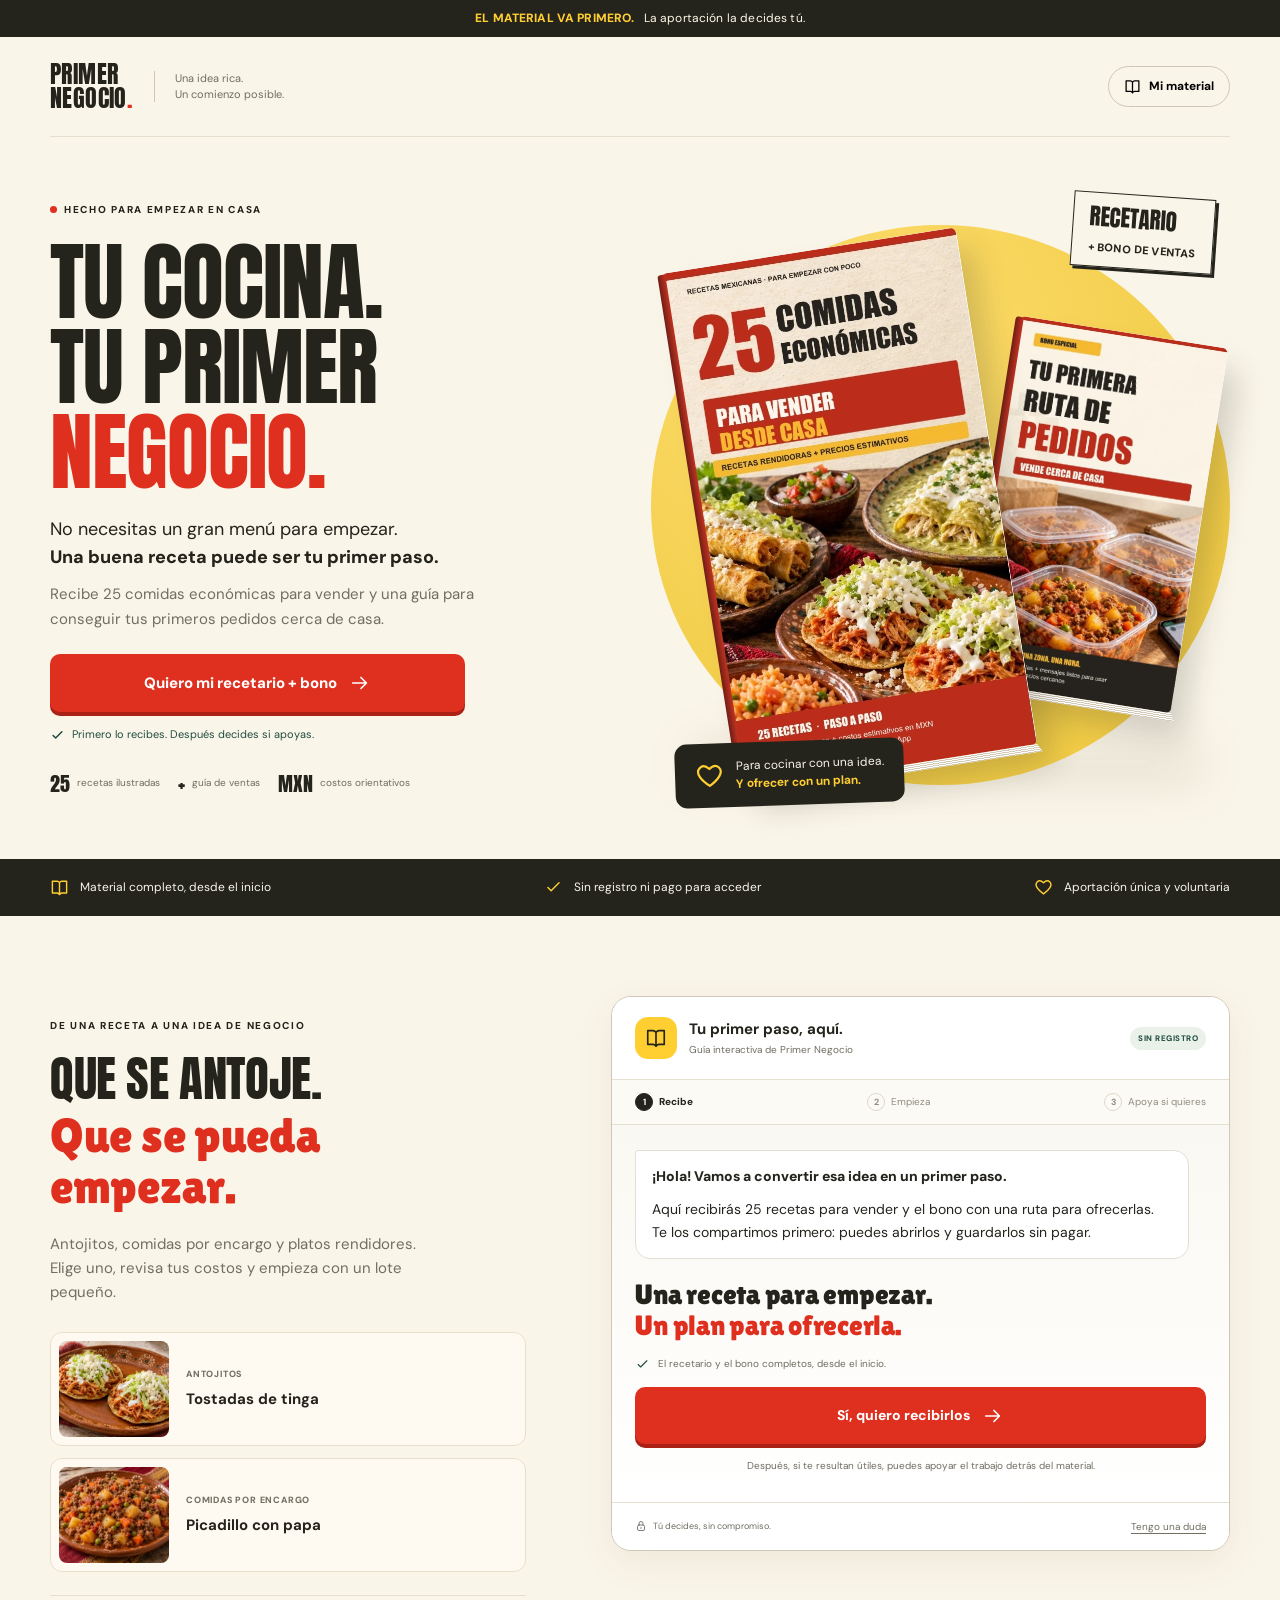
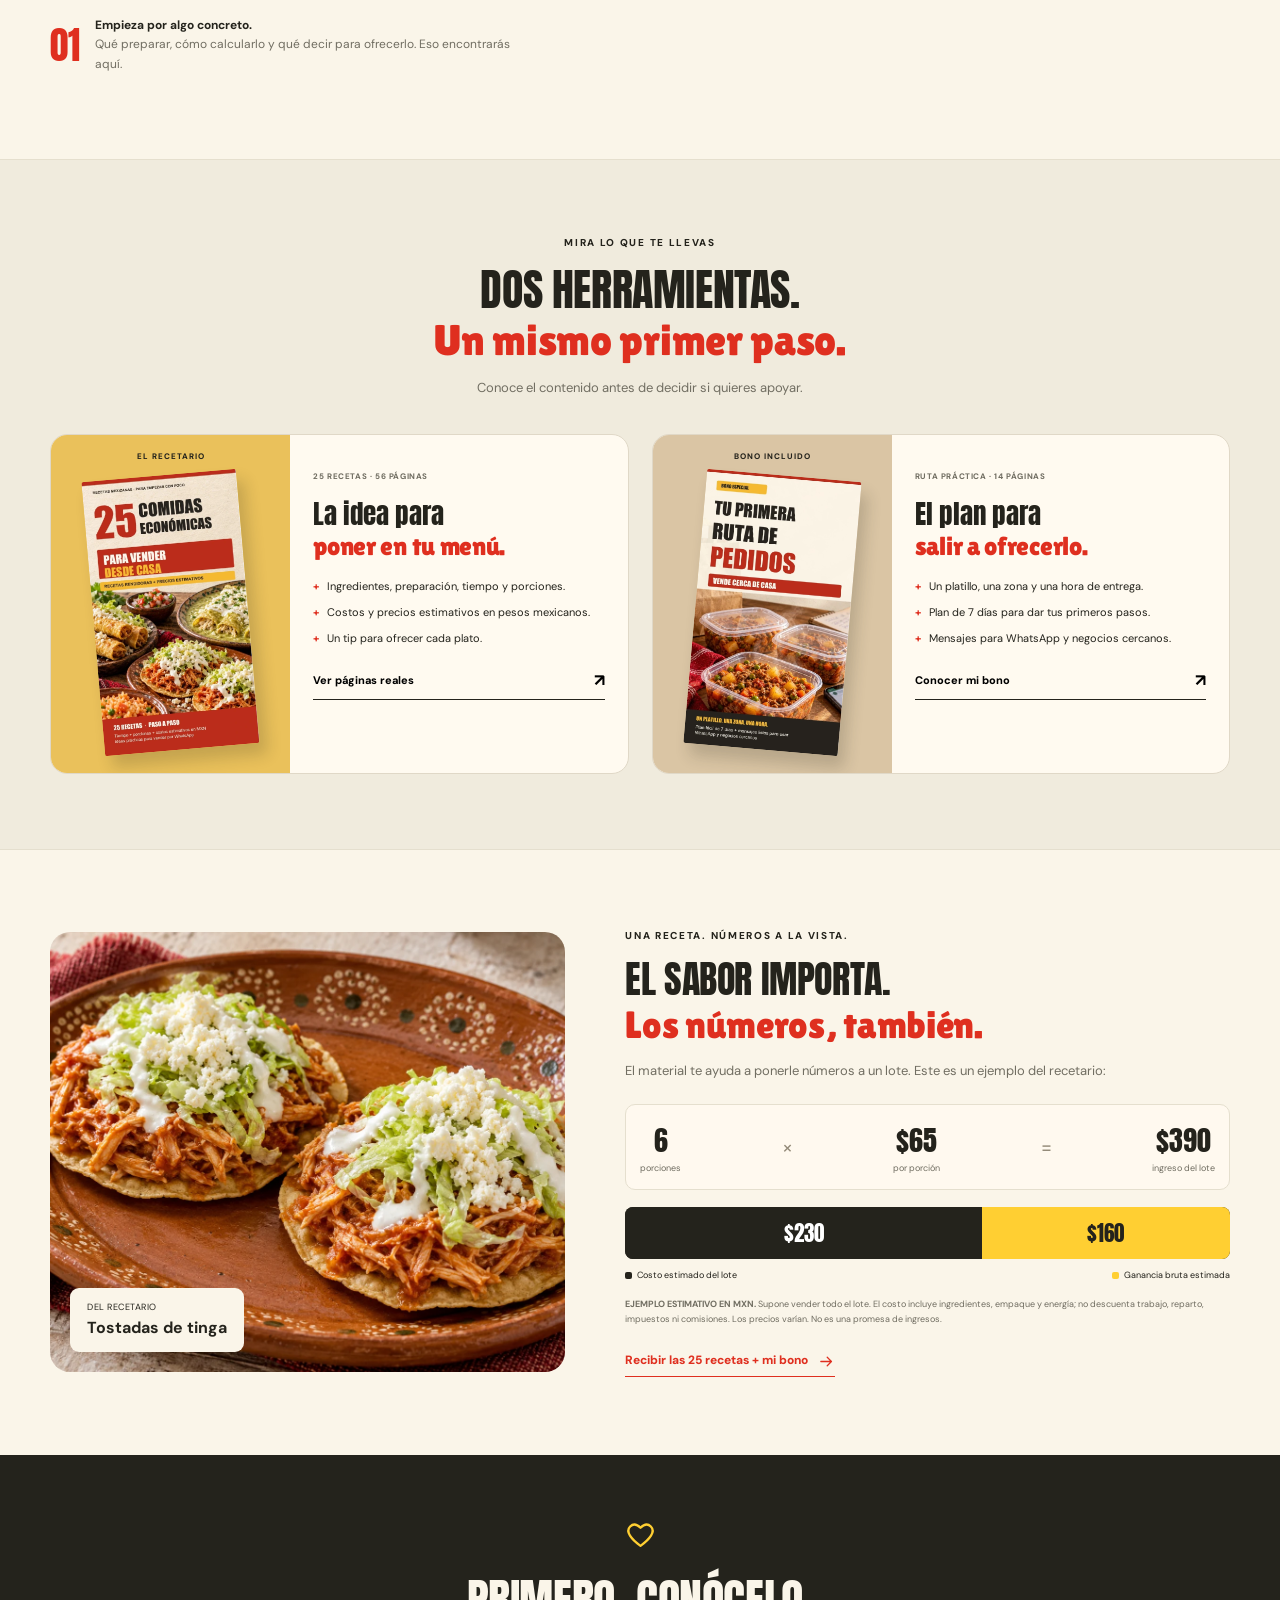
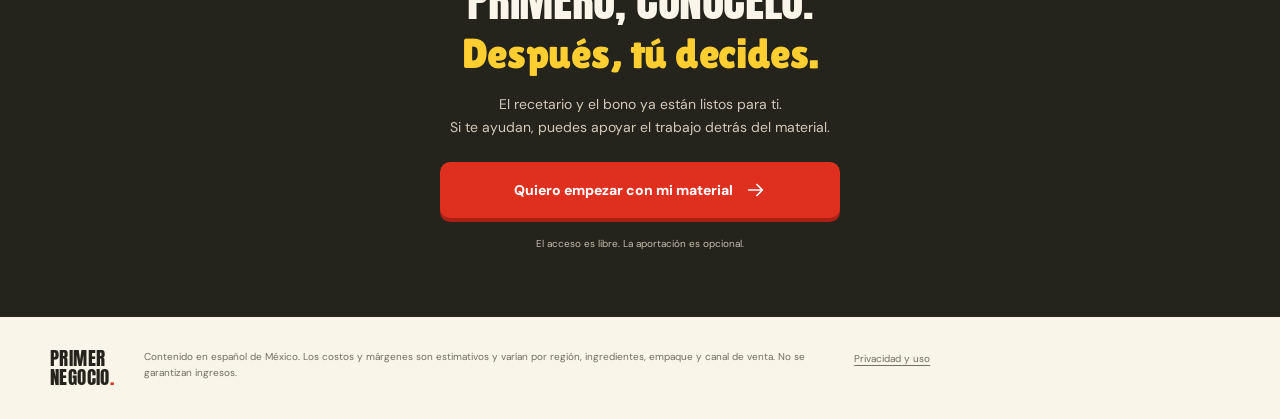
==== commit fa09f751: "Fit product covers on mobile and reset preview scroll" ====
--- a/recibe/index.html
+++ b/recibe/index.html
@@ -6,9 +6,9 @@
 <meta name="description" content="Recibe 25 comidas económicas para vender desde casa y el bono Tu primera ruta de pedidos. Primero conoce el material; después, si te ayuda, apoya con una aportación voluntaria.">
 <meta name="theme-color" content="#faf5e9"><link rel="icon" href="/assets/favicon.svg">
 <link rel="preload" href="/assets/fonts/anton.ttf" as="font" type="font/ttf" crossorigin>
-<link rel="stylesheet" href="/recibe/recibe.css?v=20261005b">
+<link rel="stylesheet" href="/recibe/recibe.css?v=20261005c">
 <script src="/site-config.js" defer></script><script src="/recibe/tracking.js" defer></script>
-<script src="/recibe/flow-state.js?v=20261005b" defer></script><script src="/recibe/recibe.js?v=20261005b" defer></script>
+<script src="/recibe/flow-state.js?v=20261005c" defer></script><script src="/recibe/recibe.js?v=20261005c" defer></script>
 </head><body>
 <svg class="svg-library" aria-hidden="true" xmlns="http://www.w3.org/2000/svg"><symbol id="i-arrow" viewBox="0 0 24 24"><path d="M4 12h15m-6-6 6 6-6 6"/></symbol><symbol id="i-check" viewBox="0 0 24 24"><path d="m5 12 4 4L19 6"/></symbol><symbol id="i-book" viewBox="0 0 24 24"><path d="M3 4h6a4 4 0 0 1 3 2 4 4 0 0 1 3-2h6v15h-6a4 4 0 0 0-3 2 4 4 0 0 0-3-2H3zm9 2v15"/></symbol><symbol id="i-heart" viewBox="0 0 24 24"><path d="M20 5c-3-3-6-1-8 1-2-2-5-4-8-1-4 4 1 10 8 15 7-5 12-11 8-15Z"/></symbol><symbol id="i-lock" viewBox="0 0 24 24"><rect x="5" y="10" width="14" height="11" rx="3"/><path d="M8 10V7a4 4 0 0 1 8 0v3m-4 5v2"/></symbol></svg>
 <div class="announcement"><span>EL MATERIAL VA PRIMERO.</span> La aportación la decides tú.</div>
--- a/recibe/recibe.css
+++ b/recibe/recibe.css
@@ -4,3 +4,8 @@
 @media(max-width:760px){.wrap,.top{width:calc(100% - 36px)}.announcement{font-size:10px;padding:9px 10px}.top{padding:18px 0;gap:15px}.brand{font-size:20px}.top-note{font-size:9px;padding-left:13px}.nav-material{font-size:10px;padding:8px 10px;gap:5px}.nav-material svg{width:14px;height:14px}.hero{grid-template-columns:1fr;padding:30px 0 35px;gap:16px}.eyebrow{font-size:9px;letter-spacing:1.3px}h1{font-size:66px;line-height:.99;margin:17px 0 19px}.hero-lead{font-size:16px;line-height:1.55}.hero-description{font-size:13px;margin-bottom:20px;max-width:350px}.hero-cta{font-size:13px;max-width:none;padding:16px 15px}.hero-assurance{font-size:10px;justify-content:center;margin-top:12px}.hero-proof{justify-content:space-between;gap:8px;margin-top:19px;font-size:9px}.hero-proof b{font-size:18px}.bundle-showcase{height:445px;max-width:440px;width:100%;margin:12px auto 0}.bundle-disk{top:30px}.book-main{width:51%;left:9%;top:40px}.book-bonus{width:37%;right:4%;top:100px}.bundle-note{font-size:18px;right:4%;padding:9px 11px;top:0}.bundle-note span{font-size:9px}.bundle-caption{bottom:5px;left:5%;font-size:11px;padding:11px 15px}.bundle-caption svg{width:24px;height:24px}.trust-strip>.wrap{padding:17px 0;display:grid;gap:10px;max-width:360px}.trust-strip span{font-size:10px;gap:9px}.trust-strip svg{width:16px;height:16px}.funnel-section{padding:36px 0 43px;grid-template-columns:1fr;gap:22px;scroll-margin-top:15px}.funnel-intro{padding-top:0}.funnel-intro h2{font-size:35px;margin:14px 0}.funnel-intro h2 em{font-size:35px}.funnel-intro h2 em br{display:none}.funnel-intro>p{font-size:13px;margin-bottom:16px}.dish-stack{grid-template-columns:1fr 1fr;gap:9px}.dish-card{padding:0;overflow:hidden;display:block;border-radius:10px}.dish-card img{width:100%;height:105px;border-radius:0;display:block}.dish-card>div{padding:10px}.dish-card span{font-size:7px;letter-spacing:.4px;margin-bottom:3px}.dish-card b{font-size:11px}.guide-note{display:none}.conversation{border-radius:15px;scroll-margin-top:15px}.chat-top{padding:17px 15px;gap:10px}.chat-top b{font-size:13px}.chat-top div>span{font-size:9px}.avatar{width:37px;height:37px;border-radius:11px}.chat-badge{font-size:7px;padding:4px 6px}.steps{padding:12px 15px;gap:7px;font-size:9px}.steps span{gap:4px}.steps b{width:16px;height:16px;font-size:8px}.chat-body{padding:20px 15px 24px;min-height:320px}.bubble{font-size:13px;padding:13px 14px}.bubble.user{font-size:11px}.callout{font-size:25px}.chat-bottom{padding:14px 15px;font-size:8px;gap:8px}.chat-bottom button{font-size:9px}#help{padding:8px 15px 14px}.material-card{padding:11px;gap:12px}.cover{width:61px;height:108px}.material-text h3{font-size:19px}.material-text p{font-size:9px}.file-link{font-size:10px;padding:8px 9px}.primary{font-size:12px;padding:15px 13px;gap:8px}.primary svg{width:18px;height:18px}.amounts{gap:7px}.amount{padding:11px 2px}.amount b{font-size:29px}.amount span{font-size:8px}.method{padding:14px 11px}.method b{font-size:22px}.method.oxxo b{font-size:20px}.method>span{font-size:10px}.method em{font-size:9px}.payment-details{padding:16px}.payment-title b{font-size:26px}.code{font-size:18px!important;letter-spacing:.6px}.inside-section{padding:40px 0}.section-heading{margin-bottom:25px}.section-heading h2{font-size:33px}.section-heading h2 em{font-size:32px}.section-heading>p{font-size:12px}.product-grid{grid-template-columns:1fr;gap:17px}.product-image{padding:35px 15px 20px}.product-image img{max-width:139px}.product-copy{padding:23px 17px}.product-copy h3{font-size:25px}.product-copy h3 em{font-size:24px}.product-copy ul{font-size:10px;margin-bottom:16px}.product-copy .mini-label{font-size:7px}.preview-button{font-size:10px}.example-section{grid-template-columns:1fr;padding:41px 0;gap:25px}.example-photo>img{height:235px;border-radius:14px}.example-photo>span{left:14px;bottom:14px;padding:9px 13px;font-size:8px}.example-photo b{font-size:13px}.example-copy h2{font-size:32px;margin:12px 0}.example-copy h2 em{font-size:32px}.example-copy>p{font-size:12px}.example-formula{margin:17px 0 14px;padding:12px 9px;gap:5px}.example-formula b{font-size:25px}.example-formula span{font-size:8px}.earnings-bar{height:44px;font-size:20px}.earnings-legend{font-size:8px;gap:7px}.example-copy>.estimate-note{font-size:9px}.closing{padding:42px 0}.closing h2{font-size:34px}.closing h2 em{font-size:32px}.closing p{font-size:12px}.closing .primary{max-width:360px}footer.wrap{display:block;padding:26px 0 95px}footer>p{margin:15px 0 12px;font-size:9px}.mobile-receive{display:block;position:fixed;left:0;right:0;bottom:0;z-index:6;background:#faf5e9ed;backdrop-filter:blur(8px);border-top:1px solid #e3dccb;padding:11px 18px calc(13px + env(safe-area-inset-bottom))}.mobile-receive .primary{padding:13px 15px;font-size:12px;max-width:460px;margin:auto}.preview-dialog{padding:16px;width:calc(100% - 20px)}.preview-header h2{font-size:21px}.preview-pages{grid-template-columns:1fr;gap:16px}.preview-bonus{grid-template-columns:1fr;gap:20px}.preview-bonus img{max-width:145px}.preview-bonus h3{font-size:26px}.preview-bonus p,.preview-bonus li{font-size:12px}}
 @media(max-width:375px){h1{font-size:59px}.top-note{display:none}.bundle-showcase{height:390px}.hero-proof{font-size:8px}.hero-proof b{font-size:16px}.chat-badge{display:none}.steps{font-size:8px}.material-text h3{font-size:17px}.cover{width:55px;height:97px}.method em{font-size:8px}.product-copy{padding:20px 14px}.product-copy h3{font-size:23px}.product-copy h3 em{font-size:22px}.product-copy li{font-size:10px}.earnings-legend{font-size:7px}}
 @media(prefers-reduced-motion:reduce){html{scroll-behavior:auto}*{transition:none!important;animation:none!important}}
+
+/* Keep rotated product covers inside the viewport at every breakpoint. */
+.hero{grid-template-columns:minmax(0,1fr) minmax(0,1.04fr)}.hero-copy{min-width:0}.book-main{left:16%;width:51%}.book-bonus{right:10%;width:36%}
+@media(max-width:760px){.hero{grid-template-columns:minmax(0,1fr)}.book-main{left:17%;width:49%}.book-bonus{right:10%;width:34%}.bundle-showcase{height:395px}}
+@media(max-width:375px){.bundle-showcase{height:370px}}
